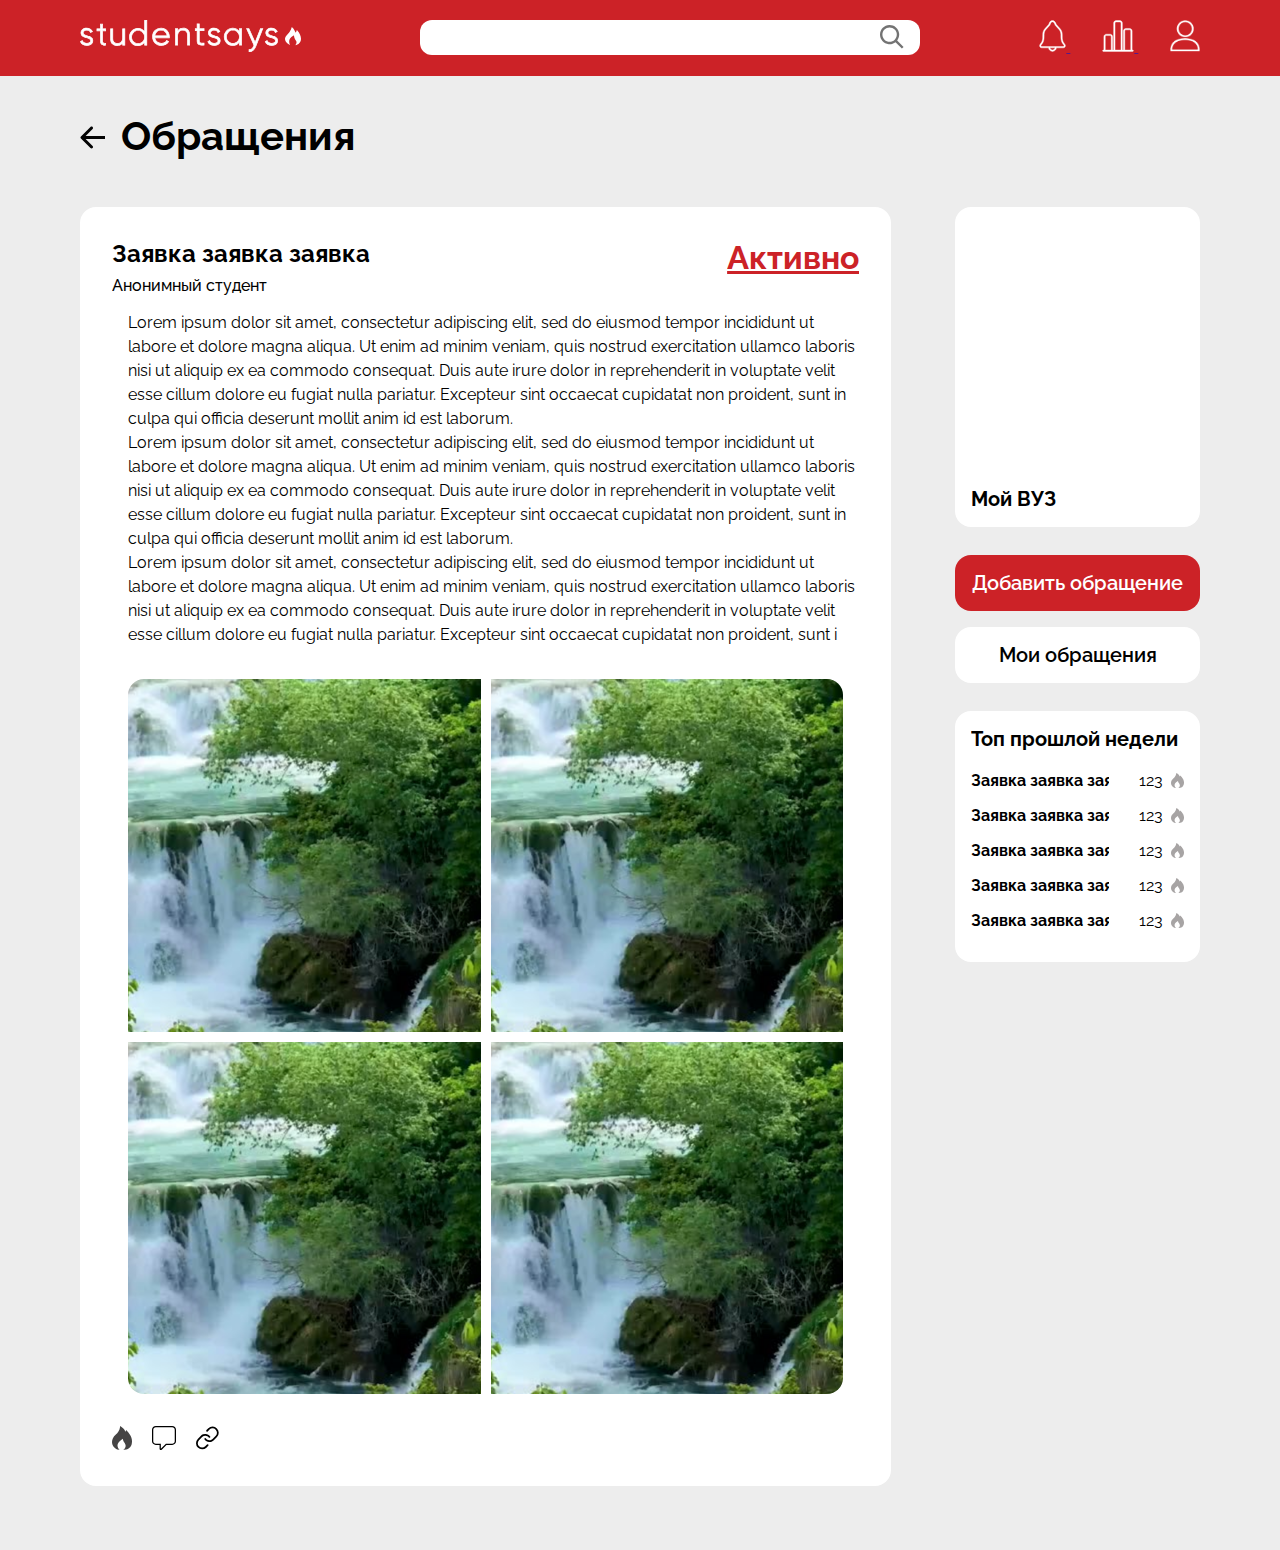
==== appeal.html @ 9ccbedf7 "add appeal" ====
<!DOCTYPE html>
<html lang="en">

<head>
    <meta charset="UTF-8">
    <meta name="viewport" content="width=device-width, initial-scale=1.0">
    <title>Главная</title>
    <link rel="shortcut icon" href="./assets/images/favicon-32x32.png" type="image/x-icon">
    <link rel="stylesheet" href="./assets/styles/style_main.css">
</head>

<body>
    <section class="descktop-view">
        <header>
            <div class="header">
                <div class="header-logo"><a href=""><img class="big-logo" src="./assets/images/header_white_logo.svg"
                            alt="logo"><img class="small-logo" src="./assets/images/white-fire.svg" alt="logo"></a>
                </div>
                <div>
                    <search>
                        <form>
                            <input name="search" id="search" placeholder="" type="search" class="search-bar">
                            <button type="submit" class="search-button"><img src="./assets/images/search.svg"
                                    alt="search"></button>
                        </form>
                    </search>
                </div>
                <div class="header-navigation">
                    <a href="">
                        <img src="./assets/images/bell.svg" alt="notifications">
                    </a>
                    <a href="" class="header-raiting">
                        <img src="./assets/images/raiting.svg" alt="raiting">

                    </a>
                    <a href="">
                        <img src="./assets/images/profile.png" alt="profile">
                    </a>
                </div>
            </div>
        </header>
        <section class="background-grey">
            <div class="display-center">
                <div class="main-max-width">
                    <div>
                        <div class="space-between sort-block">
                            <div class="display-flex appeal-header-navigation">
                                <img src="./assets/images/arrow-left.svg" alt="back">
                                <h1>
                                    Обращения
                                </h1>
                            </div>
                        </div>
                        <div class="add-appeal-mobile">
                            <img src="./assets/images/add_button.svg" alt="add-appeal">
                        </div>
                    </div>
                    <div class="display-flex">
                        <div class="appeal-section">
                            <section class="appeal-block">
                                <div class="space-between">
                                    <div class="appeal-header">
                                        <h1>Заявка заявка заявка</h1>
                                        <p>
                                            Анонимный студент
                                        </p>
                                    </div>
                                    <div>
                                        <h1 class="appeal-status">
                                            Активно
                                        </h1>
                                    </div>
                                </div>
                                <div>
                                    <p class="appeal-text">
                                        Lorem ipsum dolor sit amet, consectetur adipiscing elit, sed do eiusmod
                                        tempor
                                        incididunt ut
                                        labore
                                        et dolore magna aliqua. Ut enim ad minim veniam, quis nostrud exercitation
                                        ullamco
                                        laboris
                                        nisi
                                        ut
                                        aliquip ex ea commodo consequat. Duis aute irure dolor in reprehenderit in
                                        voluptate
                                        velit
                                        esse
                                        cillum dolore eu fugiat nulla pariatur. Excepteur sint occaecat cupidatat
                                        non
                                        proident,
                                        sunt
                                        in
                                        culpa qui officia deserunt mollit anim id est laborum. <br>
                                        Lorem ipsum dolor sit amet, consectetur adipiscing elit, sed do eiusmod
                                        tempor
                                        incididunt ut
                                        labore
                                        et dolore magna aliqua. Ut enim ad minim veniam, quis nostrud exercitation
                                        ullamco
                                        laboris
                                        nisi
                                        ut
                                        aliquip ex ea commodo consequat. Duis aute irure dolor in reprehenderit in
                                        voluptate
                                        velit
                                        esse
                                        cillum dolore eu fugiat nulla pariatur. Excepteur sint occaecat cupidatat
                                        non
                                        proident,
                                        sunt
                                        in
                                        culpa qui officia deserunt mollit anim id est laborum. <br>
                                        Lorem ipsum dolor sit amet, consectetur adipiscing elit, sed do eiusmod
                                        tempor
                                        incididunt ut
                                        labore
                                        et dolore magna aliqua. Ut enim ad minim veniam, quis nostrud exercitation
                                        ullamco
                                        laboris
                                        nisi
                                        ut
                                        aliquip ex ea commodo consequat. Duis aute irure dolor in reprehenderit in
                                        voluptate
                                        velit
                                        esse
                                        cillum dolore eu fugiat nulla pariatur. Excepteur sint occaecat cupidatat
                                        non
                                        proident,
                                        sunt
                                        i
                                    </p>
                                </div>
                                <div class="appeal-images-block-1">
                                    <div class="appeal-images-block-1-1"> </div>
                                </div>
                                <div class="appeal-images-block-2">
                                    <div class="appeal-images-block-2-1"> </div>
                                    <div class="appeal-images-block-2-2"> </div>
                                </div>
                                <div class="appeal-images-block-3">
                                    <div class="appeal-images-block-3-1"> </div>
                                    <div class="appeal-images-block-3-2"> </div>
                                    <div class="appeal-images-block-3-3"> </div>
                                </div>
                                <div class="appeal-images-block-4">
                                    <div class="appeal-images-block-4-1"> </div>
                                    <div class="appeal-images-block-4-2"> </div>
                                    <div class="appeal-images-block-4-3"> </div>
                                    <div class="appeal-images-block-4-4"> </div>
                                </div>
                                <div class="appeal-images-block-5">
                                    <div class="appeal-images-block-5-1"> </div>
                                    <div class="appeal-images-block-5-2"> </div>
                                    <div class="appeal-images-block-5-3"> </div>
                                    <div class="appeal-images-block-5-4"> </div>
                                    <div class="appeal-images-block-5-5"> </div>
                                </div>

                                <div class="appeal-buttons">
                                    <img src="./assets/images/dark-grey-fire.svg" alt="rate-up">
                                    <img src="./assets/images/comments.svg" onclick="switchComments() " alt="comments"
                                        class="comments-img">
                                    <img src="./assets/images/link.svg" alt="share">
                                </div>

                                <div class="appeal-comments">
                                    <div class="appeal-comments-header">
                                        <h1>
                                            Комментарии
                                        </h1>
                                    </div>
                                    <div class="appeal-comment-el uni-of-comment ">
                                        <h1>
                                            Официальный ответ ВУЗа
                                        </h1>
                                        <p>
                                            Lorem ipsum dolor sit amet consectetur adipisicing elit. Quam, dolore! Nisi
                                            aperiam veritatis ea accusantium.
                                        </p>
                                    </div>
                                    <div class="appeal-comment-el">
                                        <h1>
                                            Денис
                                        </h1>
                                        <p>
                                            Lorem ipsum dolor sit amet consectetur adipisicing elit. Quam, dolore! Nisi
                                            aperiam veritatis ea accusantium.
                                        </p>
                                    </div>
                                    <div class="display-flex appeal-comment-input">
                                        <input type="text" placeholder="Написать комментарий...">
                                        <img src="./assets/images/arrow-send.svg" alt="send">
                                    </div>
                                </div>
                            </section>

                        </div>
                        <div>
                            <section class="university-block">
                                <div class="university-img">
                                    <h1>
                                        Мой ВУЗ
                                    </h1>
                                </div>
                                <div>
                                    <div>
                                        <button class="add-appeal">Добавить обращение</button>
                                    </div>
                                    <div>
                                        <button class="my-appeals">Мои обращения </button>
                                    </div>
                                </div>
                                <div class="best-appeals">
                                    <h1>Топ прошлой недели</h1>
                                    <div class="space-between one-of-best">
                                        <h2>Заявка заявка заявка</h2>
                                        <div class="display-flex">
                                            <p class="best-amount">123</p>
                                            <img src="./assets/images/grey-fire.svg" alt="rate-up">
                                        </div>
                                    </div>
                                    <div class="space-between one-of-best">
                                        <h2>Заявка заявка заявка</h2>
                                        <div class="display-flex">
                                            <p class="best-amount">123</p>
                                            <img src="./assets/images/grey-fire.svg" alt="rate-up">
                                        </div>
                                    </div>
                                    <div class="space-between one-of-best">
                                        <h2>Заявка заявка заявка</h2>
                                        <div class="display-flex">
                                            <p class="best-amount">123</p>
                                            <img src="./assets/images/grey-fire.svg" alt="rate-up">
                                        </div>
                                    </div>
                                    <div class="space-between one-of-best">
                                        <h2>Заявка заявка заявка</h2>
                                        <div class="display-flex">
                                            <p class="best-amount">123</p>
                                            <img src="./assets/images/grey-fire.svg" alt="rate-up">
                                        </div>
                                    </div>
                                    <div class="space-between one-of-best">
                                        <h2>Заявка заявка заявка</h2>
                                        <div class="display-flex">
                                            <p class="best-amount">123</p>
                                            <img src="./assets/images/grey-fire.svg" alt="rate-up">
                                        </div>
                                    </div>
                                </div>
                            </section>
                        </div>

                    </div>
                </div>
            </div>
            </div>
        </section>
    </section>
    <section class="mobile-view">
        <div class="mobile-header">
            <div>
                <img src="./assets/images/home.png" alt="home">
            </div>
            <div>
                <img src="./assets/images/bell.svg" alt="bell">
            </div>
            <div>
                <img src="./assets/images/raiting.svg" alt="raiting">
            </div>
            <div>
                <img src="./assets/images/profile.png" alt="profile">
            </div>
        </div>
        <section class="mobile-body">
            <div>
                <div>
                    <img src="./assets/images/add_button.svg" alt="add">
                </div>
                <div class="mobile-university-block">
                    <h1>
                        Мой вуз
                    </h1>
                </div>
                <div>
                    <div class="mobile-appeals-name">
                        <h1>Обращения</h1>
                    </div>

                    <div class="display-flex">
                        <form action="">
                            <select name="mobile-sort" id="" class="mobile-sort">
                                <option value="1">Сначала новые</option>
                                <option value="2">Сначала старые</option>
                                <option value="3">Сначала популярные</option>
                                <option value="4">Сначала непопулярные</option>
                            </select>
                        </form>
                        <img src="./assets/images/sort_by_best.svg" alt="sort_by_best" class="mobile-sort-img">
                    </div>
                </div>
                <div class="mobile-appeal">
                    <div class="space-between">
                        <p class="mobile-appeal-header">
                            Заголовок
                        </p>
                        <p class="mobile-appeal-date">
                            10.10.2010 10:46
                        </p>
                    </div>
                    <div class="space-between">
                        <p class="mobile-appeal-author">Аноним</p>
                        <div class="display-flex">
                            <img class="mobile-appeal-rating-image" src="./assets/images/dark-grey-fire.svg"
                                alt="rate-up">
                            <p class="mobile-appeal-rating">
                                123
                            </p>

                        </div>
                    </div>
                </div>
                <div class="mobile-appeal">
                    <div class="space-between">
                        <p class="mobile-appeal-header">
                            Заголовок
                        </p>
                        <p class="mobile-appeal-date">
                            10.10.2010 10:46
                        </p>
                    </div>
                    <div class="space-between">
                        <p class="mobile-appeal-author">Аноним</p>
                        <div class="display-flex">
                            <img class="mobile-appeal-rating-image" src="./assets/images/dark-grey-fire.svg"
                                alt="rate-up">
                            <p class="mobile-appeal-rating">
                                123
                            </p>

                        </div>
                    </div>
                </div>
                <div class="mobile-appeal">
                    <div class="space-between">
                        <p class="mobile-appeal-header">
                            Заголовок
                        </p>
                        <p class="mobile-appeal-date">
                            10.10.2010 10:46
                        </p>
                    </div>
                    <div class="space-between">
                        <p class="mobile-appeal-author">Аноним</p>
                        <div class="display-flex">
                            <img class="mobile-appeal-rating-image" src="./assets/images/dark-grey-fire.svg"
                                alt="rate-up">
                            <p class="mobile-appeal-rating">
                                123
                            </p>

                        </div>
                    </div>
                </div>

            </div>
        </section>
    </section>
</body>
<script src="./assets/scripts/script_main.js"></script>

</html>
---- assets/styles/style_main.css ----
@font-face {
  font-family: Raleway;
  src: url(../fonts/Raleway-VariableFont_wght.ttf);
}

/* clears the ‘X’ from Internet Explorer */
input[type="search"]::-ms-clear {
  display: none;
  width: 0;
  height: 0;
}
input[type="search"]::-ms-reveal {
  display: none;
  width: 0;
  height: 0;
}
/* clears the ‘X’ from Chrome */
input[type="search"]::-webkit-search-decoration,
input[type="search"]::-webkit-search-cancel-button,
input[type="search"]::-webkit-search-results-button,
input[type="search"]::-webkit-search-results-decoration {
  display: none;
}

* {
  margin: 0;
  padding: 0;
  font-family: "Raleway";
  overflow-x: hidden;
}

header {
  width: 100%;
  background-color: #cc2227;
  display: flex;
  justify-content: center;
  position: fixed;
  z-index: 100;
}

.header {
  /* background-color: beige; */
  max-width: 1280px;
  width: 100%;
  padding: 1.25rem 0rem;
  display: flex;
  justify-content: space-between;
}

.header-navigation {
  margin-right: 5rem;
}

.header-logo {
  margin-left: 5rem;
}

.small-logo {
  display: none;
}

.header img {
  height: 2rem;
}

.header-raiting {
  margin: 0 2rem;
}

.search-bar {
  max-width: 500px;
  width: 45vw;
  font-size: 1em;
  border: none;
  padding: 0.5rem;
  border-radius: 0.75rem;
  position: relative;
  z-index: 1;
}

.search-button {
  position: absolute;
  border: none;
  background: none;
  z-index: 2;
  margin: 0.3rem 0 0 -2.5rem;
}

.search-button img {
  height: 1.5rem;
}

.background-grey {
  background-color: #ededed;
  padding-bottom: 2rem;
}

.sort-block {
  margin: 7rem 5rem 0rem 5rem;
}

.add-appeal-mobile {
  display: none;
}

.sort-block h1 {
  font-size: 2.5rem;
  margin-bottom: 1rem;
}

.sort {
  margin-right: 0.5rem;
  border: none;
  background: none;
  font-size: 1.5rem;
  -webkit-appearance: none;
  -moz-appearance: none;
}

.display-flex {
  display: flex;
}

.appeal-block {
  background-color: white;
  border-radius: 1rem;
  max-width: 750px;
  margin: 2rem 2rem 2rem 5rem;
  padding: 2rem;
}

.appeal-block-solo {
  background-color: white;
  border-radius: 1rem;
  margin: 2rem 2rem 2rem 5rem;
  padding: 2rem;
}

.appeal-header-navigation img {
  margin: 0 1rem 0.75rem 0;
}

.appeal-images-block-1 {
  display: none;
  aspect-ratio: 1/1;
  padding: 0 1rem 2rem 1rem;
}

.appeal-images-block-1-1 {
  border-radius: 1rem;
  width: 100%;
  height: 100%;
  background-repeat: no-repeat;
  background-position: center;
  background-image: url(../images/test_waterfall.jpg);
}

.appeal-images-block-2 {
  display: none;
  grid-template-columns: repeat(2, 1fr);
  grid-template-rows: 1fr;
  padding: 0 1rem 2rem 1rem;
  grid-column-gap: 10px;
  grid-row-gap: 10px;
  aspect-ratio: 1/1;
}

.appeal-images-block-2-1 {
  grid-area: 1 / 1 / 2 / 2;
  border-top-left-radius: 1rem;
  border-bottom-left-radius: 1rem;
  width: 100%;
  height: 100%;
  background-repeat: no-repeat;
  background-position: center;
  background-image: url(../images/test_waterfall.jpg);
}

.appeal-images-block-2-2 {
  grid-area: 1 / 2 / 2 / 3;
  border-bottom-right-radius: 1rem;
  border-top-right-radius: 1rem;
  width: 100%;
  height: 100%;
  background-repeat: no-repeat;
  background-position: center;
  background-image: url(../images/test_waterfall.jpg);
}

.appeal-images-block-3 {
  display: none;
  grid-template-columns: repeat(2, 1fr);
  grid-template-rows: repeat(2, 1fr);
  padding: 0 1rem 2rem 1rem;
  grid-column-gap: 10px;
  grid-row-gap: 10px;
  aspect-ratio: 1/1;
}

.appeal-images-block-3-1 {
  border-top-left-radius: 1rem;
  border-bottom-left-radius: 1rem;
  grid-area: 1 / 1 / 3 / 2;
  width: 100%;
  height: 100%;
  background-repeat: no-repeat;
  background-position: center;
  background-image: url(../images/test_waterfall.jpg);
}

.appeal-images-block-3-2 {
  border-top-right-radius: 1rem;
  grid-area: 1 / 2 / 2 / 3;
  width: 100%;
  height: 100%;
  background-repeat: no-repeat;
  background-position: center;
  background-image: url(../images/test_waterfall.jpg);
}

.appeal-images-block-3-3 {
  border-bottom-right-radius: 1rem;
  grid-area: 2 / 2 / 3 / 3;
  width: 100%;
  background-repeat: no-repeat;
  background-position: center;
  height: 100%;
  background-image: url(../images/test_waterfall.jpg);
}

.appeal-images-block-4 {
  display: grid;
  grid-template-columns: repeat(2, 1fr);
  grid-template-rows: repeat(2, 1fr);
  padding: 0 1rem 2rem 1rem;
  grid-column-gap: 10px;
  grid-row-gap: 10px;
  aspect-ratio: 1/1;
}

.appeal-images-block-4-1 {
  border-top-left-radius: 1rem;
  grid-area: 1 / 1 / 2 / 2;
  width: 100%;
  background-repeat: no-repeat;
  background-position: center;
  height: 100%;
  background-image: url(../images/test_waterfall.jpg);
}

.appeal-images-block-4-2 {
  border-top-right-radius: 1rem;
  grid-area: 1 / 2 / 2 / 3;
  width: 100%;
  background-repeat: no-repeat;
  background-position: center;
  height: 100%;
  background-image: url(../images/test_waterfall.jpg);
}

.appeal-images-block-4-3 {
  border-bottom-left-radius: 1rem;
  grid-area: 2 / 1 / 3 / 2;
  width: 100%;
  background-repeat: no-repeat;
  background-position: center;
  height: 100%;
  background-image: url(../images/test_waterfall.jpg);
}

.appeal-images-block-4-4 {
  border-bottom-right-radius: 1rem;
  grid-area: 2 / 2 / 3 / 3;
  width: 100%;
  background-repeat: no-repeat;
  background-position: center;
  height: 100%;
  background-image: url(../images/test_waterfall.jpg);
}

.appeal-images-block-5 {
  display: none;
  grid-template-columns: repeat(6, 1fr);
  grid-template-rows: repeat(2, 1fr);
  padding: 0 1rem 2rem 1rem;
  grid-column-gap: 10px;
  grid-row-gap: 10px;
  aspect-ratio: 1/1;
}

.appeal-images-block-5-1 {
  border-top-left-radius: 1rem;
  grid-area: 1 / 1 / 2 / 3;
  width: 100%;
  background-repeat: no-repeat;
  background-position: center;
  height: 100%;
  background-image: url(../images/test_waterfall.jpg);
}

.appeal-images-block-5-2 {
  grid-area: 1 / 3 / 2 / 5;
  width: 100%;
  background-repeat: no-repeat;
  background-position: center;
  height: 100%;
  background-image: url(../images/test_waterfall.jpg);
}

.appeal-images-block-5-3 {
  border-top-right-radius: 1rem;
  grid-area: 1 / 5 / 2 / 7;
  width: 100%;
  background-repeat: no-repeat;
  background-position: center;
  height: 100%;
  background-image: url(../images/test_waterfall.jpg);
}

.appeal-images-block-5-4 {
  border-bottom-left-radius: 1rem;
  grid-area: 2 / 1 / 3 / 4;
  width: 100%;
  background-repeat: no-repeat;
  background-position: center;
  height: 100%;
  background-image: url(../images/test_waterfall.jpg);
}

.appeal-images-block-5-5 {
  border-bottom-right-radius: 1rem;
  grid-area: 2 / 4 / 3 / 7;
  width: 100%;
  background-repeat: no-repeat;
  background-position: center;
  height: 100%;
  background-image: url(../images/test_waterfall.jpg);
}

.appeal-comments {
  display: none;
  margin-top: 1rem;
  border-top: 2px solid #ededed;
  padding: 1em 1rem 2rem 1rem;
  opacity: 0;
  transform: translateY(-100%);
  transition: opacity 0.5s, transform 0.5s;
}

.appeal-comments.visible {
  display: block;
  opacity: 1;
  transform: translateY(0%);
}

.appeal-comments-header h1 {
  font-size: 1.5rem;
  margin-bottom: 1rem;
}

.uni-of-comment {
  background-color: #cc2227 !important;
  color: white !important;
}

.appeal-comment-el {
  padding: 1rem;
  background-color: #d9d9d9;
  border-radius: 1rem;
  margin-bottom: 1rem;
}

.appeal-comment-el h1 {
  text-decoration: underline;
}

.appeal-comment-el p {
  padding: 10px 0 10px 0;
}

.appeal-comment-input {
  margin-top: 2rem;
}

.comments-img:hover {
  cursor: pointer;
}

.appeal-comment-input input {
  border-radius: 1rem;
  border: 1px solid #9e9e9e;
  margin-right: 1rem;
  width: 100%;
  font-size: 1rem;
  padding: 0.75rem;
}

.space-between {
  display: flex;
  justify-content: space-between;
}

.appeal-header h1 {
  font-size: 1.5rem;
}

.appeal-header p {
  font-weight: 500;
  margin: 0.5rem 0 1rem 0;
}

.appeal-status {
  text-decoration: underline;
  color: #cc2227;
}

.appeal-text {
  padding-left: 1rem;
  line-height: 1.5rem;
  margin-bottom: 2rem;
}

.appeal-buttons img {
  height: 1.5rem;
}

.appeal-section {
  min-height: 800px;
}

.comments-img {
  margin: 0 1rem;
}

.university-block {
  margin: 2rem 5rem 0rem 2rem;
  max-width: 400px;
}

.university-img {
  height: 20rem;
  background-color: white;
  border-radius: 1rem;
  position: relative;
}

.university-img h1 {
  font-size: 1.25rem;
  margin: 1rem;
  bottom: 0;
  position: absolute;
}

.add-appeal,
.my-appeals {
  border: none;
  font-weight: 600;
  text-align: center;
  font-size: 1.25rem;
  padding: 1rem 0;
  width: 100%;
  border-radius: 1rem;
}

.add-appeal {
  margin: 1.75rem 0 1rem 0;
  color: white;
  background-color: #cc2227;
}

.my-appeals {
  background-color: white;
}

.best-appeals {
  margin-top: 1.75rem;
  background-color: white;
  border-radius: 1rem;
  padding: 1rem;
}

.best-appeals h1 {
  font-size: 1.25rem;
  margin-bottom: 1.25rem;
}

.best-appeals h2 {
  width: 65%;
  font-size: 1rem;
  font-weight: bold;
  white-space: nowrap;
}

.best-appeals img {
  margin-left: 0.5rem;
}

.one-of-best {
  margin-bottom: 1rem;
}

.display-center {
  display: flex;
  justify-content: center;
}

.main-max-width {
  max-width: 1280px;
  width: 100%;
}

.mobile-view {
  display: none;
}

.mobile-body {
  padding: 2rem 2rem 8rem 2rem;
  width: 100%;
}

.mobile-header {
  background-color: #cc2227;
  display: flex;
  justify-content: space-evenly;
  width: 100%;
  padding: 1rem 0;
  position: fixed;
  bottom: 0;
}

.mobile-header img {
  height: 1.5rem;
}

.mobile-sort {
  margin-right: 0.5rem;
  border: none;
  background: none;
  font-size: 1rem;
  -webkit-appearance: none;
  -moz-appearance: none;
}

.mobile-university-block {
  position: relative;
  margin: 1rem 0;
  width: 100%;
  height: 10rem;
  border-radius: 1rem;
  background-color: #d9d9d9;
}

.mobile-university-block h1 {
  font-size: 1.5rem;
  position: absolute;
  bottom: 0;
  margin: 0 0 1rem 1rem;
}

.mobile-appeals-name h1 {
  font-size: 1.5rem;
  margin-bottom: 1rem;
}

.mobile-appeal {
  background-color: #d9d9d9;
  border-radius: 1rem;
  padding: 1rem 1.5rem;
  margin-top: 1.5rem;
}

.mobile-appeal-header {
  font-weight: 600;
  font-size: 1.35rem;
  margin-bottom: 0.5rem;
  white-space: nowrap;
}

.mobile-appeal-author {
  font-weight: 600;
  color: #cc2227;
}

.mobile-appeal-rating {
  margin-left: 0.5rem;
  font-size: 1.3rem;
}

@media (max-width: 1024px) {
  .university-block {
    width: 80%;
  }

  .add-appeal,
  .my-appeals {
    font-size: 1rem;
  }

  .best-appeals h1 {
    font-size: 1rem;
  }

  .small-logo {
    display: block;
  }

  .big-logo {
    display: none;
  }

  .header-navigation {
    margin-right: 2.5rem;
  }
}

@media (max-width: 768px) {
  .descktop-view {
    display: none;
  }

  .mobile-view {
    display: flex;
  }
}
@media (max-width: 425px) {
  .mobile-appeal-header,
  .mobile-appeal-rating {
    font-size: 1rem;
  }

  .mobile-appeal-author,
  .mobile-appeal-date {
    font-size: 0.75rem;
  }

  .mobile-appeal-rating-image {
    height: 1rem;
  }
}

@media (max-width: 375px) {
  .mobile-appeal-date {
    display: none;
  }
}
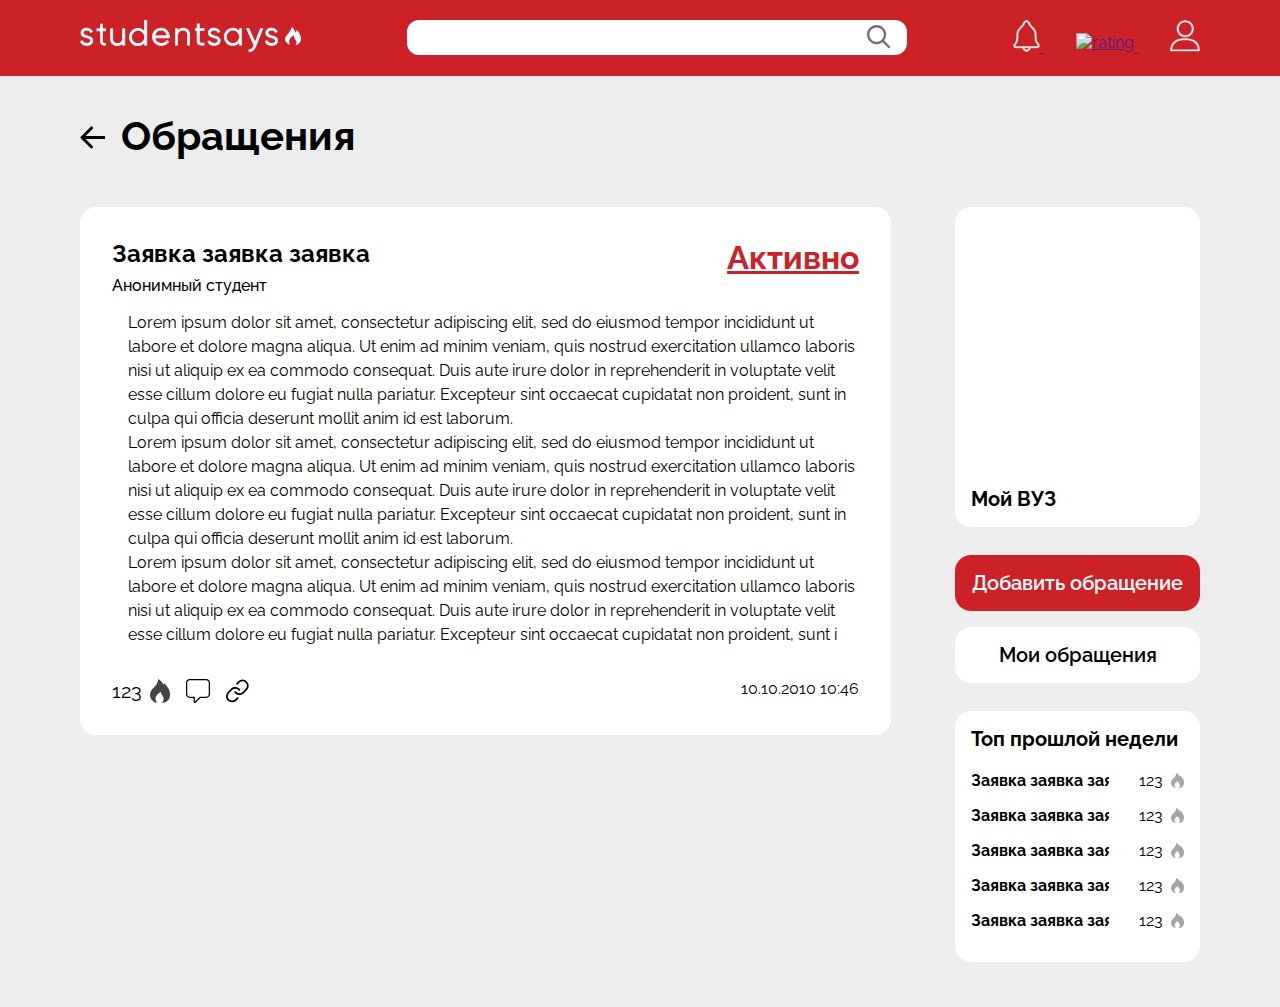
==== commit 0e43248e: "web" ====
--- a/appeal.html
+++ b/appeal.html
@@ -4,13 +4,13 @@
 <head>
     <meta charset="UTF-8">
     <meta name="viewport" content="width=device-width, initial-scale=1.0">
-    <title>Главная</title>
+    <title id="header">Главная</title>
     <link rel="shortcut icon" href="./assets/images/favicon-32x32.png" type="image/x-icon">
     <link rel="stylesheet" href="./assets/styles/style_main.css">
 </head>
 
 <body>
-    <section class="descktop-view">
+    <section class="desktop-view">
         <header>
             <div class="header">
                 <div class="header-logo"><a href=""><img class="big-logo" src="./assets/images/header_white_logo.svg"
@@ -29,8 +29,8 @@
                     <a href="">
                         <img src="./assets/images/bell.svg" alt="notifications">
                     </a>
-                    <a href="" class="header-raiting">
-                        <img src="./assets/images/raiting.svg" alt="raiting">
+                    <a href="" class="header-rating">
+                        <img src="./assets/images/rating.svg" alt="rating">
 
                     </a>
                     <a href="">
@@ -60,8 +60,8 @@
                             <section class="appeal-block">
                                 <div class="space-between">
                                     <div class="appeal-header">
-                                        <h1>Заявка заявка заявка</h1>
-                                        <p>
+                                        <h1 id="header">Заявка заявка заявка</h1>
+                                        <p id="username">
                                             Анонимный студент
                                         </p>
                                     </div>
@@ -72,7 +72,7 @@
                                     </div>
                                 </div>
                                 <div>
-                                    <p class="appeal-text">
+                                    <p class="appeal-text" id="text">
                                         Lorem ipsum dolor sit amet, consectetur adipiscing elit, sed do eiusmod
                                         tempor
                                         incididunt ut
@@ -132,36 +132,44 @@
                                     </p>
                                 </div>
                                 <div class="appeal-images-block-1">
-                                    <div class="appeal-images-block-1-1"> </div>
+                                    <div onclick="showImage(event)" class="appeal-images-block-1-1"> </div>
                                 </div>
                                 <div class="appeal-images-block-2">
-                                    <div class="appeal-images-block-2-1"> </div>
-                                    <div class="appeal-images-block-2-2"> </div>
+                                    <div onclick="showImage(event)" class="appeal-images-block-2-1"> </div>
+                                    <div onclick="showImage(event)" class="appeal-images-block-2-2"> </div>
                                 </div>
                                 <div class="appeal-images-block-3">
-                                    <div class="appeal-images-block-3-1"> </div>
-                                    <div class="appeal-images-block-3-2"> </div>
-                                    <div class="appeal-images-block-3-3"> </div>
+                                    <div onclick="showImage(event)" class="appeal-images-block-3-1"> </div>
+                                    <div onclick="showImage(event)" class="appeal-images-block-3-2"> </div>
+                                    <div onclick="showImage(event)" class="appeal-images-block-3-3"> </div>
                                 </div>
                                 <div class="appeal-images-block-4">
-                                    <div class="appeal-images-block-4-1"> </div>
-                                    <div class="appeal-images-block-4-2"> </div>
-                                    <div class="appeal-images-block-4-3"> </div>
-                                    <div class="appeal-images-block-4-4"> </div>
+                                    <div onclick="showImage(event)" class="appeal-images-block-4-1"> </div>
+                                    <div onclick="showImage(event)" class="appeal-images-block-4-2"> </div>
+                                    <div onclick="showImage(event)" class="appeal-images-block-4-3"> </div>
+                                    <div onclick="showImage(event)" class="appeal-images-block-4-4"> </div>
                                 </div>
                                 <div class="appeal-images-block-5">
-                                    <div class="appeal-images-block-5-1"> </div>
-                                    <div class="appeal-images-block-5-2"> </div>
-                                    <div class="appeal-images-block-5-3"> </div>
-                                    <div class="appeal-images-block-5-4"> </div>
-                                    <div class="appeal-images-block-5-5"> </div>
-                                </div>
-
-                                <div class="appeal-buttons">
-                                    <img src="./assets/images/dark-grey-fire.svg" alt="rate-up">
-                                    <img src="./assets/images/comments.svg" onclick="switchComments() " alt="comments"
-                                        class="comments-img">
-                                    <img src="./assets/images/link.svg" alt="share">
+                                    <div onclick="showImage(event)" class="appeal-images-block-5-1"> </div>
+                                    <div onclick="showImage(event)" class="appeal-images-block-5-2"> </div>
+                                    <div onclick="showImage(event)" class="appeal-images-block-5-3"> </div>
+                                    <div onclick="showImage(event)" class="appeal-images-block-5-4"> </div>
+                                    <div onclick="showImage(event)" class="appeal-images-block-5-5"> </div>
+                                </div>
+
+                                <div class="space-between">
+                                    <div class="appeal-buttons display-flex">
+                                        <p id="rating" class="appeal-rating">123</p>
+                                        <img src="./assets/images/dark-grey-fire.svg" alt="rate-up">
+                                        <img src="./assets/images/comments.svg" onclick="switchComments() "
+                                            alt="comments" class="comments-img">
+                                        <img src="./assets/images/link.svg" alt="share">
+                                    </div>
+                                    <div>
+                                        <p id="date_created">
+                                            10.10.2010 10:46
+                                        </p>
+                                    </div>
                                 </div>
 
                                 <div class="appeal-comments">
@@ -258,6 +266,9 @@
             </div>
         </section>
     </section>
+    <div class="desktop-image-show " onclick="switchImageShow()">
+        <img src="./assets/images/index_header.png" alt="img" id="imageShowcase">
+    </div>
     <section class="mobile-view">
         <div class="mobile-header">
             <div>
@@ -267,7 +278,7 @@
                 <img src="./assets/images/bell.svg" alt="bell">
             </div>
             <div>
-                <img src="./assets/images/raiting.svg" alt="raiting">
+                <img src="./assets/images/rating.svg" alt="rating">
             </div>
             <div>
                 <img src="./assets/images/profile.png" alt="profile">
@@ -368,6 +379,9 @@
         </section>
     </section>
 </body>
+<script src="./assets/scripts/script_logout.js"></script>
+<!-- <script src="./assets/scripts/script_validation.js"></script> -->
 <script src="./assets/scripts/script_main.js"></script>
+<script src="./assets/scripts/script_appeal.js"></script>
 
 </html>--- a/assets/styles/style_main.css
+++ b/assets/styles/style_main.css
@@ -63,7 +63,7 @@
   height: 2rem;
 }
 
-.header-raiting {
+.header-rating {
   margin: 0 2rem;
 }
 
@@ -136,6 +136,11 @@
   padding: 2rem;
 }
 
+.appeal-rating {
+  font-size: 1.25rem;
+  margin-right: 0.5rem;
+}
+
 .appeal-header-navigation img {
   margin: 0 1rem 0.75rem 0;
 }
@@ -229,7 +234,7 @@
 }
 
 .appeal-images-block-4 {
-  display: grid;
+  display: none;
   grid-template-columns: repeat(2, 1fr);
   grid-template-rows: repeat(2, 1fr);
   padding: 0 1rem 2rem 1rem;
@@ -586,6 +591,24 @@
   font-size: 1.3rem;
 }
 
+.desktop-image-show {
+  display: none;
+  justify-content: center;
+  z-index: 100;
+  position: fixed;
+  top: 0;
+  left: 0;
+  width: 100%;
+  height: 100%;
+  background-color: rgba(69, 69, 69, 0.4);
+}
+
+.desktop-image-show img {
+  margin-top: 5rem;
+  width: 70%;
+  height: fit-content;
+}
+
 @media (max-width: 1024px) {
   .university-block {
     width: 80%;
@@ -614,7 +637,7 @@
 }
 
 @media (max-width: 768px) {
-  .descktop-view {
+  .desktop-view {
     display: none;
   }
 
